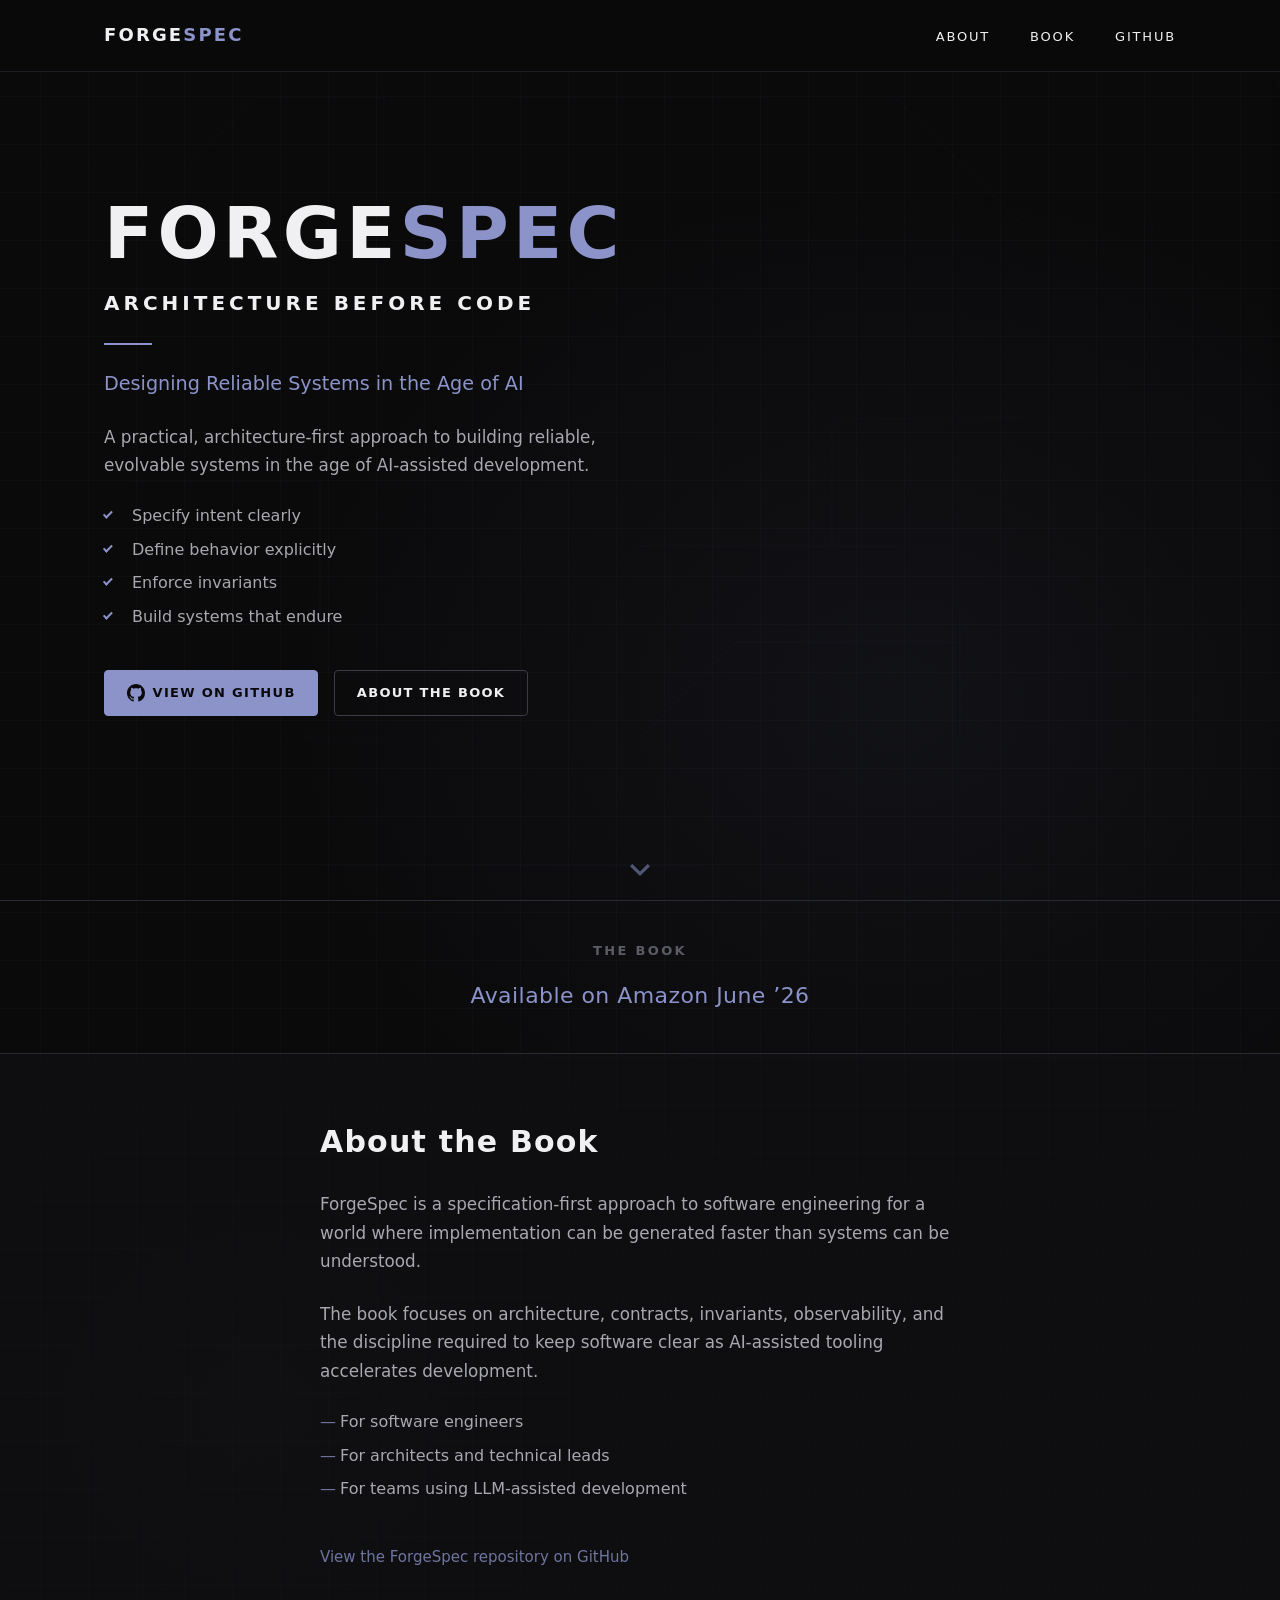
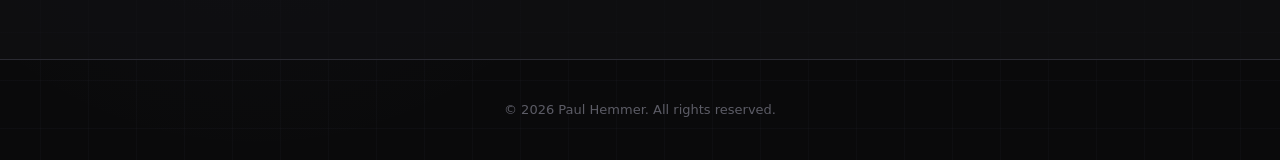
==== website/index.html @ b05c6c75 "Initial Public Release" ====
<!DOCTYPE html>
<html lang="en">
<head>
  <meta charset="UTF-8">
  <meta name="viewport" content="width=device-width, initial-scale=1.0">
  <meta name="description" content="ForgeSpec — Architecture before code. Designing reliable systems in the age of AI.">
  <title>ForgeSpec — Architecture Before Code</title>
  <link rel="stylesheet" href="styles.css">
  <script src="script.js" defer></script>
</head>
<body>
  <a class="skip-link" href="#main">Skip to content</a>

  <header class="site-header">
    <div class="header-inner">
      <a class="logo" href="#hero" aria-label="ForgeSpec home">
        <span class="logo-forge">FORGE</span><span class="logo-spec">SPEC</span>
      </a>
      <nav class="site-nav" aria-label="Primary">
        <ul>
          <li><a href="#about">About</a></li>
          <li><a href="#book">Book</a></li>
          <li><a href="https://github.com/paulhemmer/ForgeSpec" target="_blank" rel="noopener noreferrer">GitHub</a></li>
        </ul>
      </nav>
    </div>
  </header>

  <main id="main">
    <section id="hero" class="hero" aria-labelledby="hero-title">
      <div class="hero-inner">
        <div class="hero-content">
          <h1 id="hero-title" class="hero-title">
            <span class="title-forge">FORGE</span><span class="title-spec">SPEC</span>
          </h1>
          <p class="hero-subtitle">Architecture Before Code</p>
          <hr class="hero-divider" aria-hidden="true">
          <p class="hero-tagline">Designing Reliable Systems in the Age of AI</p>
          <p class="hero-description">
            A practical, architecture-first approach to building reliable, evolvable systems in the age of AI-assisted development.
          </p>
          <ul class="hero-list">
            <li>Specify intent clearly</li>
            <li>Define behavior explicitly</li>
            <li>Enforce invariants</li>
            <li>Build systems that endure</li>
          </ul>
          <div class="hero-actions">
            <a class="btn btn-primary" href="https://github.com/paulhemmer/ForgeSpec" target="_blank" rel="noopener noreferrer">
              <svg class="btn-icon" width="18" height="18" viewBox="0 0 24 24" aria-hidden="true" focusable="false">
                <path fill="currentColor" d="M12 0C5.37 0 0 5.37 0 12c0 5.31 3.435 9.795 8.205 11.385.6.105.825-.255.825-.57 0-.285-.015-1.23-.015-2.235-3.015.555-3.795-.735-4.035-1.41-.135-.345-.72-1.41-1.23-1.695-.42-.225-1.02-.78-.015-.795.945-.015 1.62.87 1.845 1.23 1.08 1.815 2.805 1.305 3.495.99.105-.78.42-1.305.765-1.605-2.67-.3-5.46-1.335-5.46-5.925 0-1.305.465-2.385 1.23-3.225-.12-.3-.54-1.53.12-3.18 0 0 1.005-.315 3.3 1.23.96-.27 1.98-.405 3-.405s2.04.135 3 .405c2.295-1.56 3.3-1.23 3.3-1.23.66 1.65.24 2.88.12 3.18.765.84 1.23 1.905 1.23 3.225 0 4.605-2.805 5.625-5.475 5.925.435.375.81 1.095.81 2.22 0 1.605-.015 2.895-.015 3.3 0 .315.225.69.825.57A12.02 12.02 0 0 0 24 12c0-6.63-5.37-12-12-12z"/>
              </svg>
              View on GitHub
            </a>
            <a class="btn btn-secondary" href="#about">About the Book</a>
          </div>
        </div>

        <div class="hero-visual">
          <figure class="book-figure">
            <picture class="book-picture">
              <source srcset="assets/book_cover_3d.png" media="(min-width: 900px)">
              <img
                class="book-cover"
                src="assets/book-cover.jpg"
                alt="ForgeSpec book cover: Architecture Before Code by Paul Hemmer"
                width="320"
                height="480"
                decoding="async">
            </picture>
          </figure>
        </div>
      </div>

      <a class="scroll-hint" href="#about" aria-label="Scroll to About the Book">
        <svg width="20" height="12" viewBox="0 0 20 12" aria-hidden="true" focusable="false">
          <path fill="currentColor" d="M10 12 0 2.3 2.3 0 10 7.4 17.7 0 20 2.3z"/>
        </svg>
      </a>
    </section>

    <section id="book" class="book-section" aria-labelledby="book-title" tabindex="-1">
      <div class="book-section-inner">
        <h2 id="book-title">The Book</h2>
        <p class="book-availability">Available on Amazon June&nbsp;&rsquo;26</p>
      </div>
    </section>

    <section id="about" class="about" aria-labelledby="about-title">
      <div class="about-inner">
        <h2 id="about-title">About the Book</h2>
        <p>
          ForgeSpec is a specification-first approach to software engineering for a world where implementation can be generated faster than systems can be understood.
        </p>
        <p>
          The book focuses on architecture, contracts, invariants, observability, and the discipline required to keep software clear as AI-assisted tooling accelerates development.
        </p>
        <ul class="about-audience">
          <li>For software engineers</li>
          <li>For architects and technical leads</li>
          <li>For teams using LLM-assisted development</li>
        </ul>
        <p class="about-github">
          <a href="https://github.com/paulhemmer/ForgeSpec" target="_blank" rel="noopener noreferrer">View the ForgeSpec repository on GitHub</a>
        </p>
      </div>
    </section>
  </main>

  <footer class="site-footer">
    <p>&copy; 2026 Paul Hemmer. All rights reserved.</p>
  </footer>
</body>
</html>
---- website/styles.css ----
/* ForgeSpec landing page — forgespec.io */

:root {
  --color-bg: #0a0a0b;
  --color-bg-elevated: #111114;
  --color-text: #f0f0f2;
  --color-text-muted: #a8a8b0;
  --color-text-dim: #5c5c66;
  --color-accent: #8b93c9;
  --color-accent-dim: #6e759f;
  --color-border: #2a2a32;
  --color-border-light: #3d3d48;

  --font-sans: system-ui, -apple-system, "Segoe UI", Roboto, "Helvetica Neue", Arial, sans-serif;

  --space-xs: 0.5rem;
  --space-sm: 1rem;
  --space-md: 1.5rem;
  --space-lg: 2.5rem;
  --space-xl: 4rem;

  --header-height: 4.5rem;
  --max-width: 72rem;
  --radius: 4px;
}

*,
*::before,
*::after {
  box-sizing: border-box;
}

html {
  scroll-behavior: smooth;
}

@media (prefers-reduced-motion: reduce) {
  html {
    scroll-behavior: auto;
  }

  *,
  *::before,
  *::after {
    animation-duration: 0.01ms !important;
    animation-iteration-count: 1 !important;
    transition-duration: 0.01ms !important;
  }
}

body {
  margin: 0;
  min-height: 100vh;
  font-family: var(--font-sans);
  font-size: 1rem;
  line-height: 1.6;
  color: var(--color-text-muted);
  background-color: var(--color-bg);
  background-image:
    linear-gradient(rgba(139, 147, 201, 0.03) 1px, transparent 1px),
    linear-gradient(90deg, rgba(139, 147, 201, 0.03) 1px, transparent 1px),
    radial-gradient(ellipse 80% 50% at 70% 40%, rgba(139, 147, 201, 0.06), transparent 60%),
    radial-gradient(ellipse 60% 40% at 20% 80%, rgba(139, 147, 201, 0.04), transparent 50%);
  background-size: 48px 48px, 48px 48px, 100% 100%, 100% 100%;
  background-position: center top;
  -webkit-font-smoothing: antialiased;
}

body::before {
  content: "";
  position: fixed;
  inset: 0;
  pointer-events: none;
  z-index: 0;
  opacity: 0.35;
  background-image: url("assets/bg-circuit.svg");
  background-size: cover;
  background-position: center;
}

.skip-link {
  position: absolute;
  top: -100%;
  left: var(--space-sm);
  z-index: 1000;
  padding: 0.5rem 1rem;
  background: var(--color-accent);
  color: var(--color-bg);
  text-decoration: none;
  border-radius: var(--radius);
}

.skip-link:focus {
  top: var(--space-sm);
}

/* Header */

.site-header {
  position: fixed;
  top: 0;
  left: 0;
  right: 0;
  z-index: 100;
  height: var(--header-height);
  background: rgba(10, 10, 11, 0.85);
  backdrop-filter: blur(8px);
  border-bottom: 1px solid rgba(42, 42, 50, 0.6);
}

.header-inner {
  display: flex;
  align-items: center;
  justify-content: space-between;
  max-width: var(--max-width);
  height: 100%;
  margin: 0 auto;
  padding: 0 var(--space-lg);
}

.logo {
  font-size: 1.125rem;
  font-weight: 700;
  letter-spacing: 0.12em;
  text-decoration: none;
  color: var(--color-text);
}

.logo-forge,
.title-forge {
  color: var(--color-text);
}

.logo-spec,
.title-spec {
  color: var(--color-accent);
}

.site-nav ul {
  display: flex;
  gap: var(--space-lg);
  margin: 0;
  padding: 0;
  list-style: none;
}

.site-nav a {
  font-size: 0.8125rem;
  font-weight: 500;
  letter-spacing: 0.14em;
  text-transform: uppercase;
  text-decoration: none;
  color: var(--color-text);
  transition: color 0.2s ease;
}

.site-nav a:hover,
.site-nav a:focus-visible {
  color: var(--color-accent);
}

/* Anchor scroll offset (fixed header) */

#hero,
#book,
#about {
  scroll-margin-top: var(--header-height);
}

/* Hero */

.hero {
  position: relative;
  z-index: 1;
  min-height: 100vh;
  display: flex;
  flex-direction: column;
  padding-top: var(--header-height);
}

.hero-inner {
  display: grid;
  grid-template-columns: 1fr 1fr;
  gap: var(--space-xl);
  align-items: center;
  flex: 1;
  max-width: var(--max-width);
  width: 100%;
  margin: 0 auto;
  padding: var(--space-lg) var(--space-lg) var(--space-xl);
}

.hero-content {
  max-width: 34rem;
}

.hero-title {
  margin: 0 0 var(--space-sm);
  font-size: clamp(2.75rem, 6vw, 4.5rem);
  font-weight: 700;
  line-height: 1.05;
  letter-spacing: 0.06em;
}

.hero-subtitle {
  margin: 0;
  font-size: clamp(1rem, 2.2vw, 1.25rem);
  font-weight: 600;
  letter-spacing: 0.2em;
  text-transform: uppercase;
  color: var(--color-text);
}

.hero-divider {
  width: 3rem;
  height: 2px;
  margin: var(--space-md) 0;
  border: none;
  background: var(--color-accent);
}

.hero-tagline {
  margin: 0 0 var(--space-md);
  font-size: clamp(1.05rem, 2vw, 1.2rem);
  font-weight: 500;
  color: var(--color-accent);
}

.hero-description {
  margin: 0 0 var(--space-md);
  font-size: 1.05rem;
  line-height: 1.65;
  color: var(--color-text-muted);
}

.hero-list {
  margin: 0 0 var(--space-lg);
  padding: 0;
  list-style: none;
}

.hero-list li {
  position: relative;
  padding-left: 1.75rem;
  margin-bottom: var(--space-xs);
  color: var(--color-text-muted);
}

.hero-list li::before {
  content: "";
  position: absolute;
  left: 0;
  top: 0.55em;
  width: 0.55rem;
  height: 0.3rem;
  border-left: 2px solid var(--color-accent);
  border-bottom: 2px solid var(--color-accent);
  transform: rotate(-45deg) translateY(-1px);
}

.hero-actions {
  display: flex;
  flex-wrap: wrap;
  gap: var(--space-sm);
}

.btn {
  display: inline-flex;
  align-items: center;
  justify-content: center;
  gap: 0.5rem;
  padding: 0.75rem 1.35rem;
  font-family: inherit;
  font-size: 0.8125rem;
  font-weight: 600;
  letter-spacing: 0.1em;
  text-transform: uppercase;
  text-decoration: none;
  border-radius: var(--radius);
  border: 1px solid transparent;
  cursor: pointer;
  transition: background-color 0.2s ease, border-color 0.2s ease, color 0.2s ease;
}

.btn-primary {
  background: var(--color-accent);
  color: var(--color-bg);
  border-color: var(--color-accent);
}

.btn-primary:hover,
.btn-primary:focus-visible {
  background: #9ba3d4;
  border-color: #9ba3d4;
  color: var(--color-bg);
}

.btn-secondary {
  background: transparent;
  color: var(--color-text);
  border-color: var(--color-border-light);
}

.btn-secondary:hover,
.btn-secondary:focus-visible {
  border-color: var(--color-accent);
  color: var(--color-accent);
}

.btn-icon {
  flex-shrink: 0;
}

/* Hero book image — pre-rendered 3D (desktop) / flat cover (narrow) via <picture> */

.hero-visual {
  display: flex;
  justify-content: center;
  align-items: center;
  max-width: 100%;
  min-width: 0;
}

.book-figure {
  margin: 0;
  padding: var(--space-md);
  max-width: 100%;
}

.book-picture {
  display: block;
  max-width: 100%;
  line-height: 0;
}

.book-cover {
  display: block;
  width: auto;
  height: auto;
  max-width: 100%;
  transform: none;
  filter: drop-shadow(0 24px 70px rgba(0, 0, 0, 0.55));
}

@media (min-width: 900px) {
  .book-cover {
    width: min(26rem, 48vw);
  }
}

@media (max-width: 899px) {
  .book-cover {
    width: min(16rem, 42vw);
    filter: drop-shadow(0 20px 56px rgba(0, 0, 0, 0.5));
  }
}

/* Scroll hint */

.scroll-hint {
  display: flex;
  justify-content: center;
  padding-bottom: var(--space-md);
  color: var(--color-accent-dim);
  text-decoration: none;
  opacity: 0.7;
  transition: opacity 0.2s ease, color 0.2s ease;
}

.scroll-hint:hover,
.scroll-hint:focus-visible {
  opacity: 1;
  color: var(--color-accent);
}

/* Book availability */

.book-section {
  position: relative;
  z-index: 1;
  padding: var(--space-lg) var(--space-lg);
  border-top: 1px solid var(--color-border);
  text-align: center;
}

.book-section-inner {
  max-width: var(--max-width);
  margin: 0 auto;
}

.book-section h2 {
  margin: 0 0 var(--space-sm);
  font-size: 0.8125rem;
  font-weight: 600;
  letter-spacing: 0.18em;
  text-transform: uppercase;
  color: var(--color-text-dim);
}

.book-availability {
  margin: 0;
  font-size: clamp(1.125rem, 2.5vw, 1.375rem);
  font-weight: 500;
  color: var(--color-accent);
  letter-spacing: 0.02em;
}

/* About */

.about {
  position: relative;
  z-index: 1;
  padding: var(--space-xl) var(--space-lg);
  border-top: 1px solid var(--color-border);
  background: rgba(17, 17, 20, 0.6);
}

.about-inner {
  max-width: 40rem;
  margin: 0 auto;
}

.about h2 {
  margin: 0 0 var(--space-md);
  font-size: clamp(1.5rem, 3vw, 1.875rem);
  font-weight: 600;
  letter-spacing: 0.04em;
  color: var(--color-text);
}

.about p {
  margin: 0 0 var(--space-md);
  font-size: 1.05rem;
  line-height: 1.7;
}

.about-audience {
  margin: var(--space-md) 0 var(--space-lg);
  padding: 0;
  list-style: none;
}

.about-audience li {
  position: relative;
  padding-left: 1.25rem;
  margin-bottom: var(--space-xs);
}

.about-audience li::before {
  content: "—";
  position: absolute;
  left: 0;
  color: var(--color-accent-dim);
}

.about-github a {
  font-size: 0.9375rem;
  color: var(--color-accent-dim);
  text-decoration: none;
  border-bottom: 1px solid transparent;
  transition: color 0.2s ease, border-color 0.2s ease;
}

.about-github a:hover,
.about-github a:focus-visible {
  color: var(--color-accent);
  border-bottom-color: var(--color-accent);
}

/* Footer */

.site-footer {
  position: relative;
  z-index: 1;
  padding: var(--space-lg);
  text-align: center;
  border-top: 1px solid var(--color-border);
}

.site-footer p {
  margin: 0;
  font-size: 0.8125rem;
  color: var(--color-text-dim);
}

/* Focus */

a:focus-visible,
.btn:focus-visible {
  outline: 2px solid var(--color-accent);
  outline-offset: 3px;
}

/* Tablet */

@media (max-width: 900px) {
  .hero-inner {
    grid-template-columns: 1fr;
    gap: var(--space-lg);
    text-align: center;
    padding-top: var(--space-md);
  }

  .hero-content {
    max-width: none;
    margin: 0 auto;
  }

  .hero-divider {
    margin-left: auto;
    margin-right: auto;
  }

  .hero-actions {
    justify-content: center;
  }

  .hero-list li {
    text-align: left;
    max-width: 20rem;
    margin-left: auto;
    margin-right: auto;
  }

}


/* Mobile */

@media (max-width: 600px) {
  :root {
    --header-height: 3.75rem;
  }

  .header-inner {
    padding: 0 var(--space-sm);
  }

  .site-nav ul {
    gap: var(--space-sm);
  }

  .site-nav a {
    font-size: 0.7rem;
    letter-spacing: 0.1em;
  }

  .logo {
    font-size: 0.95rem;
  }

  .hero-inner {
    padding: var(--space-sm) var(--space-sm) var(--space-lg);
  }

  .hero-title {
    letter-spacing: 0.04em;
  }

  .hero-subtitle {
    letter-spacing: 0.14em;
  }

  .hero-actions {
    flex-direction: column;
    align-items: stretch;
  }

  .btn {
    width: 100%;
  }

  .book-cover {
    width: min(14rem, 70vw);
    filter: drop-shadow(0 16px 48px rgba(0, 0, 0, 0.5));
  }

  .about {
    padding: var(--space-lg) var(--space-sm);
  }
}
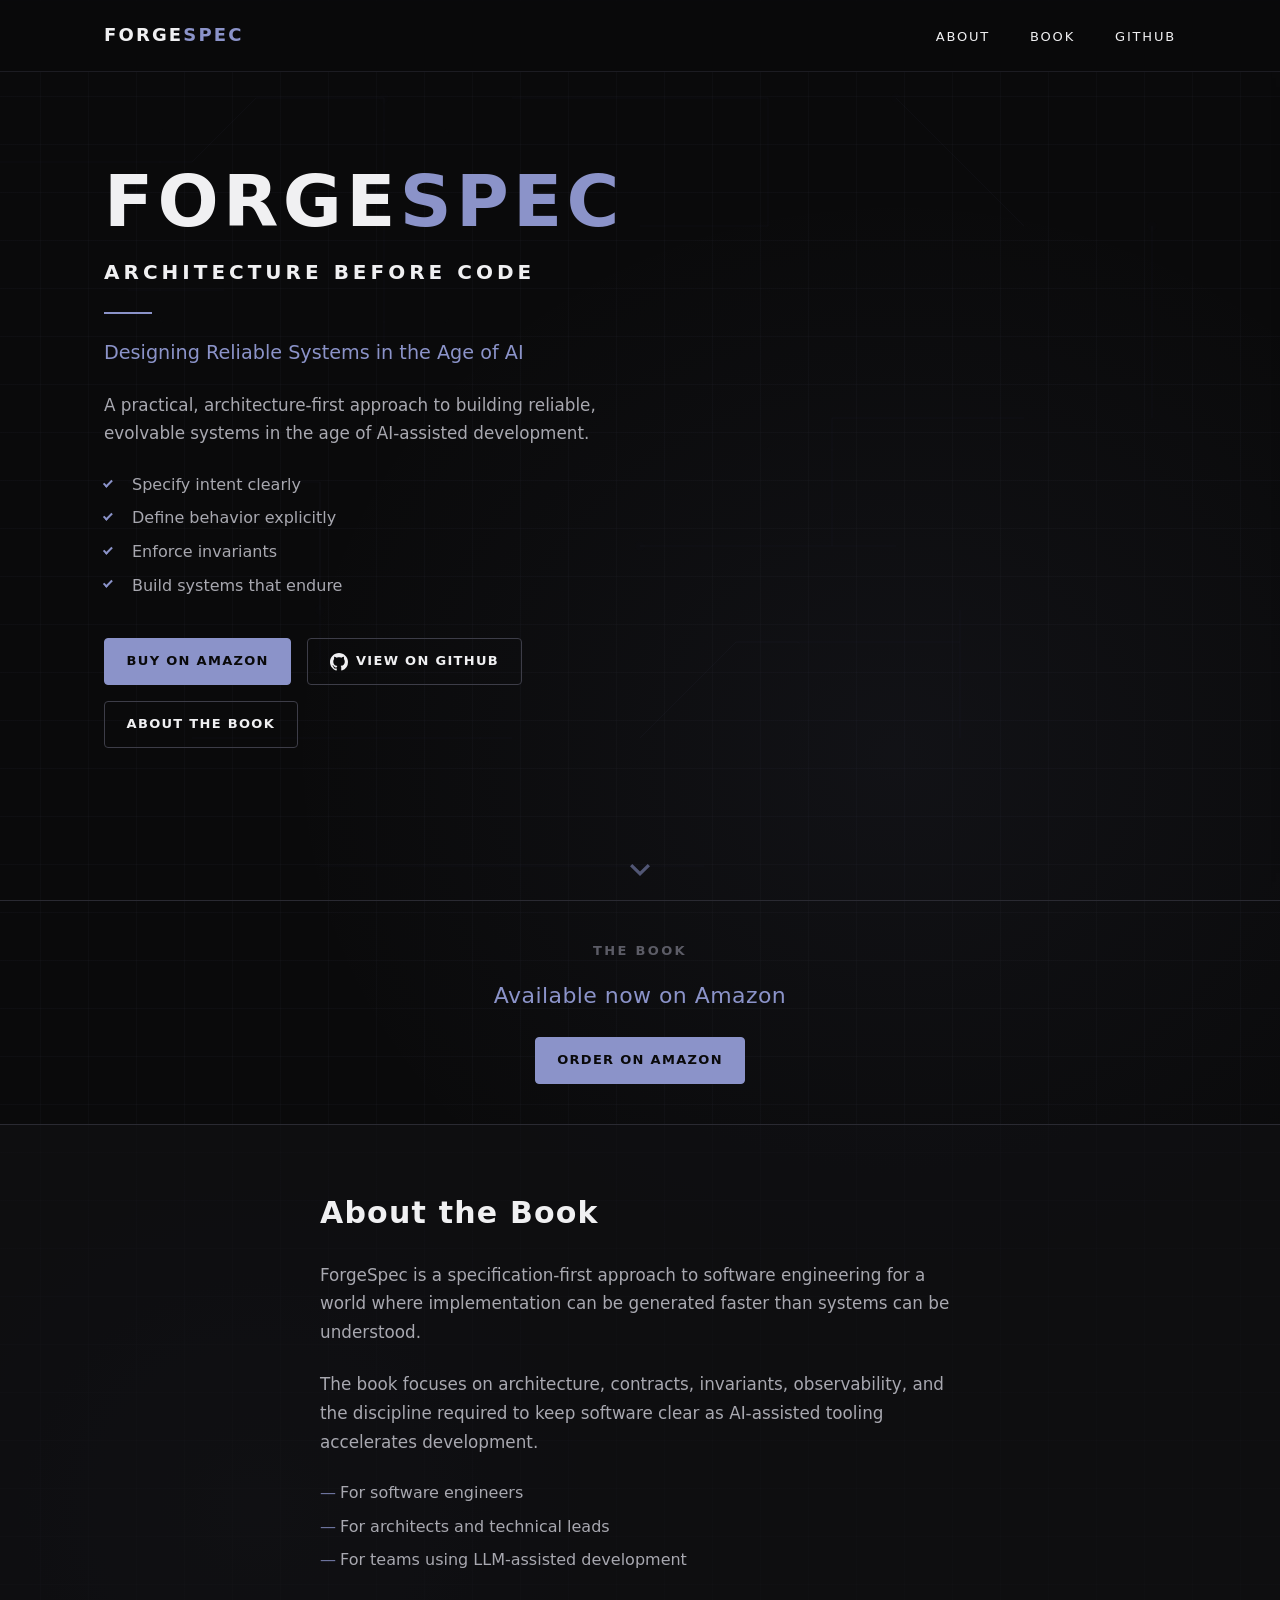
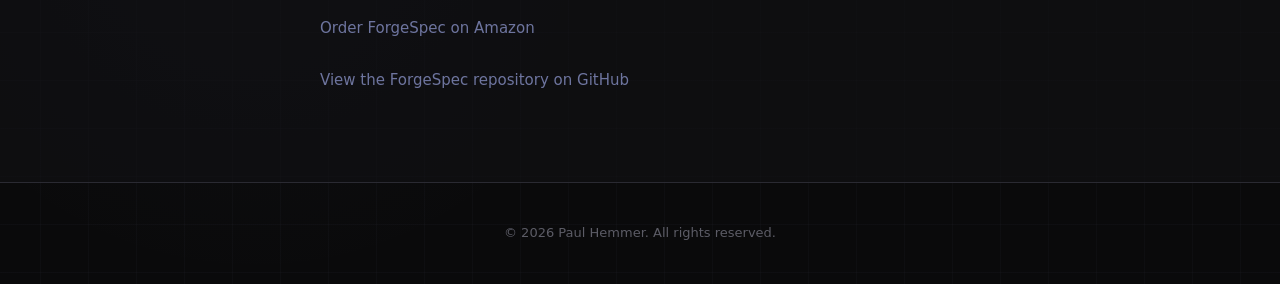
==== commit b16b2321: "update amazon link" ====
--- a/website/index.html
+++ b/website/index.html
@@ -46,7 +46,10 @@
             <li>Build systems that endure</li>
           </ul>
           <div class="hero-actions">
-            <a class="btn btn-primary" href="https://github.com/paulhemmer/ForgeSpec" target="_blank" rel="noopener noreferrer">
+            <a class="btn btn-primary" href="https://www.amazon.com/dp/B0H3CNDH1D" target="_blank" rel="noopener noreferrer">
+              Buy on Amazon
+            </a>
+            <a class="btn btn-secondary" href="https://github.com/paulhemmer/ForgeSpec" target="_blank" rel="noopener noreferrer">
               <svg class="btn-icon" width="18" height="18" viewBox="0 0 24 24" aria-hidden="true" focusable="false">
                 <path fill="currentColor" d="M12 0C5.37 0 0 5.37 0 12c0 5.31 3.435 9.795 8.205 11.385.6.105.825-.255.825-.57 0-.285-.015-1.23-.015-2.235-3.015.555-3.795-.735-4.035-1.41-.135-.345-.72-1.41-1.23-1.695-.42-.225-1.02-.78-.015-.795.945-.015 1.62.87 1.845 1.23 1.08 1.815 2.805 1.305 3.495.99.105-.78.42-1.305.765-1.605-2.67-.3-5.46-1.335-5.46-5.925 0-1.305.465-2.385 1.23-3.225-.12-.3-.54-1.53.12-3.18 0 0 1.005-.315 3.3 1.23.96-.27 1.98-.405 3-.405s2.04.135 3 .405c2.295-1.56 3.3-1.23 3.3-1.23.66 1.65.24 2.88.12 3.18.765.84 1.23 1.905 1.23 3.225 0 4.605-2.805 5.625-5.475 5.925.435.375.81 1.095.81 2.22 0 1.605-.015 2.895-.015 3.3 0 .315.225.69.825.57A12.02 12.02 0 0 0 24 12c0-6.63-5.37-12-12-12z"/>
               </svg>
@@ -82,7 +85,10 @@
     <section id="book" class="book-section" aria-labelledby="book-title" tabindex="-1">
       <div class="book-section-inner">
         <h2 id="book-title">The Book</h2>
-        <p class="book-availability">Available on Amazon June&nbsp;&rsquo;26</p>
+        <p class="book-availability">Available now on Amazon</p>
+        <p class="book-order">
+          <a class="btn btn-primary" href="https://www.amazon.com/dp/B0H3CNDH1D" target="_blank" rel="noopener noreferrer">Order on Amazon</a>
+        </p>
       </div>
     </section>
 
@@ -100,6 +106,9 @@
           <li>For architects and technical leads</li>
           <li>For teams using LLM-assisted development</li>
         </ul>
+        <p class="about-order">
+          <a href="https://www.amazon.com/dp/B0H3CNDH1D" target="_blank" rel="noopener noreferrer">Order ForgeSpec on Amazon</a>
+        </p>
         <p class="about-github">
           <a href="https://github.com/paulhemmer/ForgeSpec" target="_blank" rel="noopener noreferrer">View the ForgeSpec repository on GitHub</a>
         </p>
--- a/website/styles.css
+++ b/website/styles.css
@@ -405,6 +405,10 @@
   letter-spacing: 0.02em;
 }
 
+.book-order {
+  margin: var(--space-md) 0 0;
+}
+
 /* About */
 
 .about {
@@ -453,6 +457,7 @@
   color: var(--color-accent-dim);
 }
 
+.about-order a,
 .about-github a {
   font-size: 0.9375rem;
   color: var(--color-accent-dim);
@@ -461,6 +466,8 @@
   transition: color 0.2s ease, border-color 0.2s ease;
 }
 
+.about-order a:hover,
+.about-order a:focus-visible,
 .about-github a:hover,
 .about-github a:focus-visible {
   color: var(--color-accent);
